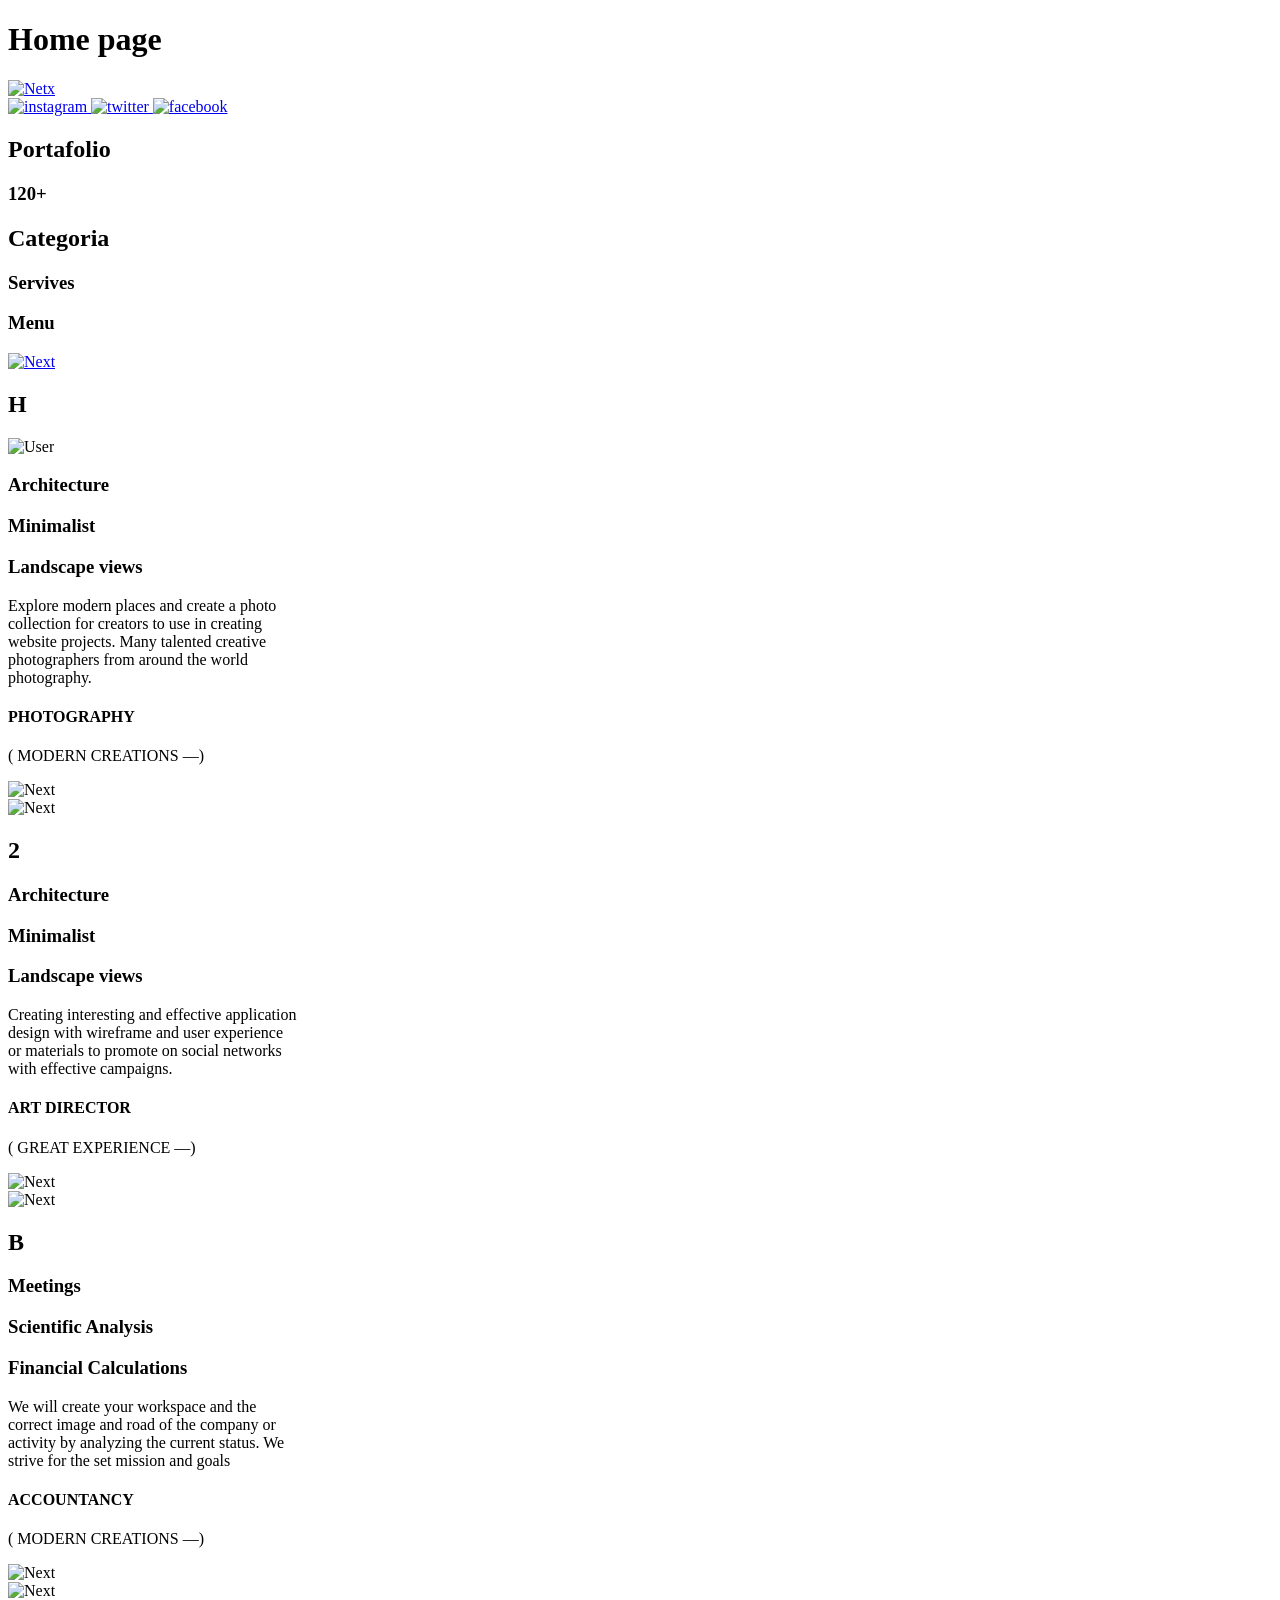
==== index.html @ 5459eda4 "Feat favicon" ====
<!DOCTYPE html>
<html lang="en">
<head>
	<meta charset="UTF-8">
	<meta name="viewport" content="width=device-width, initial-scale=1.0">
	<link rel="stylesheet" href="CSS/normalize.css">
	<link rel="stylesheet" href="CSS/styles.css">
	<link rel="stylesheet" href="CSS/fonts.css">
	<link rel="icon" type="image/x-icon" href="H2B.png">
	<script src="https://cdnjs.cloudflare.com/ajax/libs/jquery/3.0.0-beta1/jquery.slim.min.js"></script>
	<script src="JS/script.js"></script>
	<title>H2B</title>
</head>
<body>
	<header>
		<div>
			<div>
				<div>
					<h1>Home page</h1>
				</div>
				<a href="https://index.com" target="blank">
					<img src="IMG/next.svg" alt="Netx">
				</a>
			</div>
		</div>
		<div>
			<div>
				<div>
					<a href="https://instagram.com" target="blank">
						<img src="IMG/instagram.svg" alt="instagram">
					</a>
					<a href="https://twitter.com" target="blank">
						<img src="IMG/twitter.svg" alt="twitter">
					</a>
					<a href="https://facebook.com" target="blank">
						<img src="IMG/facebook.svg" alt="facebook">
					</a>
				</div>
				<div>
					<div>
						<div>
							<div>
								<h2>Portafolio</h2>
							</div>
							<div>
								<h3>120+</h3>
							</div>
						</div>
						<div>
							<div>
								<h2>Categoria</h2>
							</div>
							<div>
								<h3>Servives</h3>
							</div>
						</div>
					</div>
				</div>
				<div class="containHide">
					<div>
						<h3>Menu</h3>
					</div>
					<a href="https://fullstack.com" target="blank">
						<img src="IMG/next-white.svg" alt="Next">
					</a>
				</div>
			</div>
		</div>
	</header>
	<main>
		<section>
			<div>
				<div>
					<div>
						<h2>H</h2>
					</div>
					<div>
						<img src="IMG/user.jpg" alt="User">
					</div>
				</div>
				<div>
					<div>
						<h3>Architecture</h3>
						<h3>Minimalist</h3>
						<h3>Landscape views</h3>
					</div>
					<div class="hideSection">
						<p>Explore modern places and create a photo <br>collection for creators to use in creating <br>website projects. Many <span>talented creative <br> photographers</span> from around the world <br>photography.</p>
					</div>
					<div>
						<h4>PHOTOGRAPHY</h4>
					</div>
				</div>
				<div>
					<div>
						<p>( MODERN CREATIONS —)</p>
					</div>
					<div>
						<div>
							<img src="IMG/next-white.svg" alt="Next">
						</div>
						<div>
							<img src="IMG/next.svg" alt="Next">
						</div>
					</div>
				</div>
			</div>
		</section>
		<article>
			<div>
				<div>
					<div>
						<h2>2</h2>
					</div>
				</div>
				<div>
					<div>
						<h3>Architecture</h3>
						<h3>Minimalist</h3>
						<h3>Landscape views</h3>
					</div>
					<div class="hideArticle">
						<p>Creating interesting and effective <span>application <br> design </span>with wireframe and user experience <br>or materials to promote on social networks <br>with effective campaigns.</p>
					</div>
					<div>
						<h4>ART DIRECTOR</h4>
					</div>
				</div>
				<div>
					<div>
						<p>( GREAT EXPERIENCE —)</p>
					</div>
					<div>
						<div>
							<img src="IMG/next-white.svg" alt="Next">
						</div>
						<div>
							<img src="IMG/next.svg" alt="Next">
						</div>
					</div>
				</div>
			</div>
		</article>
		<footer>
			<div>
				<div>
					<div>
						<h2>B</h2>
					</div>
				</div>
				<div>
					<div>
						<h3>Meetings</h3>
						<h3>Scientific Analysis</h3>
						<h3>Financial Calculations</h3>
					</div>
					<div class="hideFooter">
						<p>We will create <span>your workspace</span> and the <br>correct image and road of the company or <br>activity by analyzing the current status. We <br>strive for the set mission and goals</p>
					</div>
					<div>
						<h4>ACCOUNTANCY</h4>
					</div>
				</div>
				<div>
					<div>
						<p>( MODERN CREATIONS —)</p>
					</div>
					<div>
						<div>
							<img src="IMG/next.svg" alt="Next">
						</div>
						<div>
							<img src="IMG/next-white.svg" alt="Next">
						</div>
					</div>
				</div>
			</div>
		</footer>
	</main>													
</body>
</html>
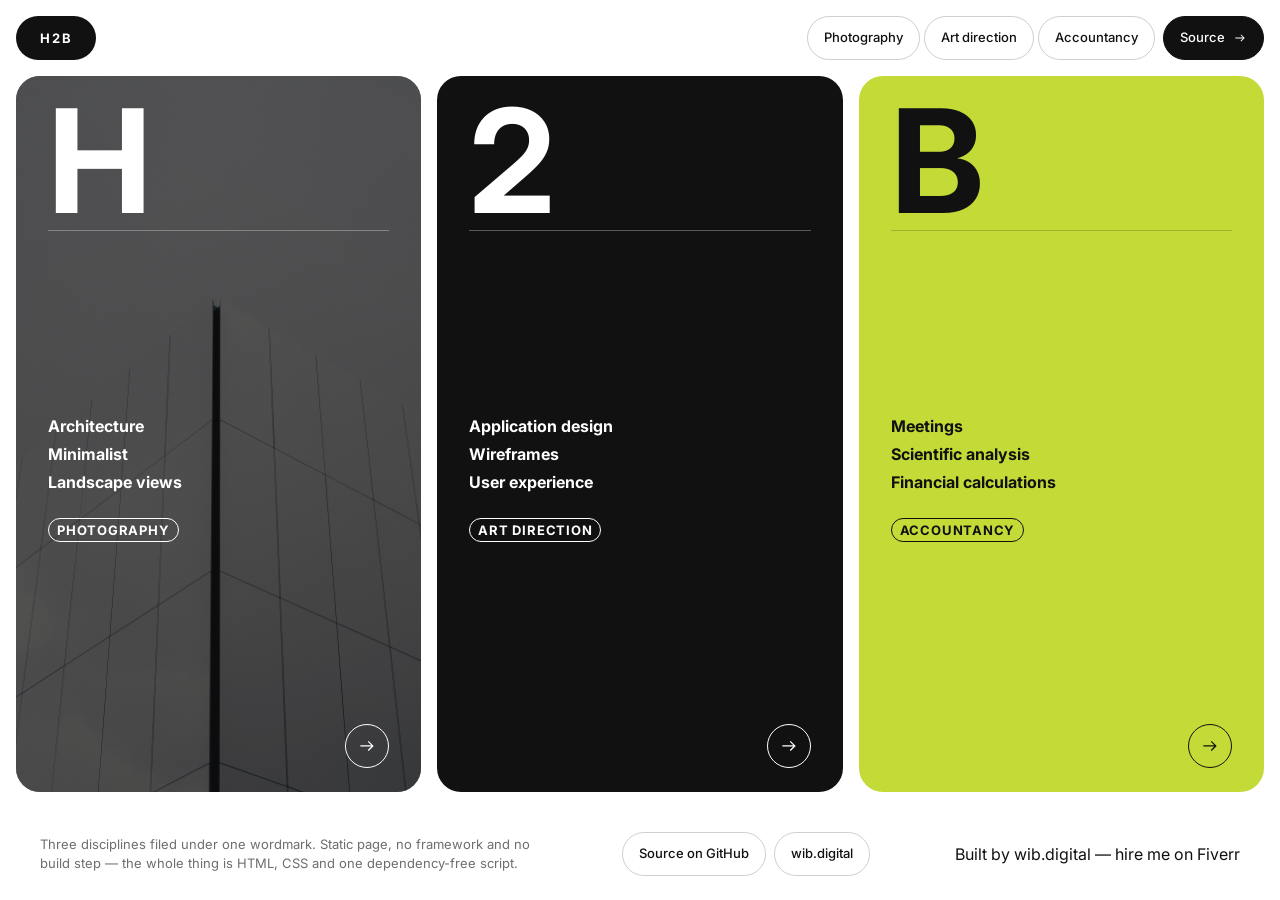
==== commit d8f757a6: "Publish rebuilt site with hire-me block, footer credit and Person JSON-LD Co-Authored-By: Claude Opu" ====
--- a/index.html
+++ b/index.html
@@ -1,181 +1,208 @@
 <!DOCTYPE html>
 <html lang="en">
 <head>
-	<meta charset="UTF-8">
-	<meta name="viewport" content="width=device-width, initial-scale=1.0">
-	<link rel="stylesheet" href="CSS/normalize.css">
-	<link rel="stylesheet" href="CSS/styles.css">
-	<link rel="stylesheet" href="CSS/fonts.css">
-	<link rel="icon" type="image/x-icon" href="H2B.png">
-	<script src="https://cdnjs.cloudflare.com/ajax/libs/jquery/3.0.0-beta1/jquery.slim.min.js"></script>
-	<script src="JS/script.js"></script>
-	<title>H2B</title>
+  <meta charset="utf-8">
+  <meta name="viewport" content="width=device-width, initial-scale=1">
+  <!-- Built by Pablo Nieto Pérez — wib.digital
+       Need changes or a new build? https://www.fiverr.com/pablonietop -->
+  <meta name="author" content="Pablo Nieto Pérez — wib.digital">
+  <link rel="author" href="https://www.fiverr.com/pablonietop">
+
+  <title>H2B — Photography, art direction and accountancy in one page</title>
+  <meta name="description" content="A single-page concept layout: three panels — photography, art direction and accountancy — that expand as you move across them. No frameworks, no build step.">
+  <link rel="canonical" href="https://h2b.wib.digital/">
+
+  <meta property="og:type" content="website">
+  <meta property="og:url" content="https://h2b.wib.digital/">
+  <meta property="og:title" content="H2B — Photography, art direction and accountancy in one page">
+  <meta property="og:description" content="A single-page concept layout: three panels — photography, art direction and accountancy — that expand as you move across them. No frameworks, no build step.">
+  <meta property="og:image" content="https://h2b.wib.digital/assets/img/logo/h2b-logo.png">
+  <meta property="og:image:width" content="512">
+  <meta property="og:image:height" content="512">
+  <meta property="og:image:alt" content="H2B badge: a navy ring around three figures over a globe outline.">
+
+  <link rel="icon" type="image/png" sizes="32x32" href="assets/img/logo/favicon-32.png">
+  <link rel="apple-touch-icon" href="assets/img/logo/apple-touch-icon.png">
+
+  <link rel="preconnect" href="https://fonts.googleapis.com">
+  <link rel="preconnect" href="https://fonts.gstatic.com" crossorigin>
+  <link rel="stylesheet" href="https://fonts.googleapis.com/css2?family=Inter:wght@400;500;700&amp;display=swap">
+
+  <link rel="stylesheet" href="assets/css/base.css">
+  <link rel="stylesheet" href="assets/css/layout.css">
+  <link rel="stylesheet" href="assets/css/components.css">
+
+  <script src="assets/js/main.js" defer></script>
+  <script type="application/ld+json">
+  {
+    "@context": "https://schema.org",
+    "@type": "Person",
+    "name": "Pablo Nieto Pérez",
+    "url": "https://wib.digital",
+    "jobTitle": "Web Designer and Developer",
+    "sameAs": [
+      "https://www.fiverr.com/pablonietop",
+      "https://www.linkedin.com/in/pablo-nieto-perez-39a530292"
+    ]
+  }
+  </script>
 </head>
 <body>
-	<header>
-		<div>
-			<div>
-				<div>
-					<h1>Home page</h1>
-				</div>
-				<a href="https://index.com" target="blank">
-					<img src="IMG/next.svg" alt="Netx">
-				</a>
-			</div>
-		</div>
-		<div>
-			<div>
-				<div>
-					<a href="https://instagram.com" target="blank">
-						<img src="IMG/instagram.svg" alt="instagram">
-					</a>
-					<a href="https://twitter.com" target="blank">
-						<img src="IMG/twitter.svg" alt="twitter">
-					</a>
-					<a href="https://facebook.com" target="blank">
-						<img src="IMG/facebook.svg" alt="facebook">
-					</a>
-				</div>
-				<div>
-					<div>
-						<div>
-							<div>
-								<h2>Portafolio</h2>
-							</div>
-							<div>
-								<h3>120+</h3>
-							</div>
-						</div>
-						<div>
-							<div>
-								<h2>Categoria</h2>
-							</div>
-							<div>
-								<h3>Servives</h3>
-							</div>
-						</div>
-					</div>
-				</div>
-				<div class="containHide">
-					<div>
-						<h3>Menu</h3>
-					</div>
-					<a href="https://fullstack.com" target="blank">
-						<img src="IMG/next-white.svg" alt="Next">
-					</a>
-				</div>
-			</div>
-		</div>
-	</header>
-	<main>
-		<section>
-			<div>
-				<div>
-					<div>
-						<h2>H</h2>
-					</div>
-					<div>
-						<img src="IMG/user.jpg" alt="User">
-					</div>
-				</div>
-				<div>
-					<div>
-						<h3>Architecture</h3>
-						<h3>Minimalist</h3>
-						<h3>Landscape views</h3>
-					</div>
-					<div class="hideSection">
-						<p>Explore modern places and create a photo <br>collection for creators to use in creating <br>website projects. Many <span>talented creative <br> photographers</span> from around the world <br>photography.</p>
-					</div>
-					<div>
-						<h4>PHOTOGRAPHY</h4>
-					</div>
-				</div>
-				<div>
-					<div>
-						<p>( MODERN CREATIONS —)</p>
-					</div>
-					<div>
-						<div>
-							<img src="IMG/next-white.svg" alt="Next">
-						</div>
-						<div>
-							<img src="IMG/next.svg" alt="Next">
-						</div>
-					</div>
-				</div>
-			</div>
-		</section>
-		<article>
-			<div>
-				<div>
-					<div>
-						<h2>2</h2>
-					</div>
-				</div>
-				<div>
-					<div>
-						<h3>Architecture</h3>
-						<h3>Minimalist</h3>
-						<h3>Landscape views</h3>
-					</div>
-					<div class="hideArticle">
-						<p>Creating interesting and effective <span>application <br> design </span>with wireframe and user experience <br>or materials to promote on social networks <br>with effective campaigns.</p>
-					</div>
-					<div>
-						<h4>ART DIRECTOR</h4>
-					</div>
-				</div>
-				<div>
-					<div>
-						<p>( GREAT EXPERIENCE —)</p>
-					</div>
-					<div>
-						<div>
-							<img src="IMG/next-white.svg" alt="Next">
-						</div>
-						<div>
-							<img src="IMG/next.svg" alt="Next">
-						</div>
-					</div>
-				</div>
-			</div>
-		</article>
-		<footer>
-			<div>
-				<div>
-					<div>
-						<h2>B</h2>
-					</div>
-				</div>
-				<div>
-					<div>
-						<h3>Meetings</h3>
-						<h3>Scientific Analysis</h3>
-						<h3>Financial Calculations</h3>
-					</div>
-					<div class="hideFooter">
-						<p>We will create <span>your workspace</span> and the <br>correct image and road of the company or <br>activity by analyzing the current status. We <br>strive for the set mission and goals</p>
-					</div>
-					<div>
-						<h4>ACCOUNTANCY</h4>
-					</div>
-				</div>
-				<div>
-					<div>
-						<p>( MODERN CREATIONS —)</p>
-					</div>
-					<div>
-						<div>
-							<img src="IMG/next.svg" alt="Next">
-						</div>
-						<div>
-							<img src="IMG/next-white.svg" alt="Next">
-						</div>
-					</div>
-				</div>
-			</div>
-		</footer>
-	</main>													
+  <a class="skip-link" href="#panels">Skip to the panels</a>
+
+  <header class="site-header">
+    <h1 class="wordmark">
+      H2B<span class="sr-only"> — photography, art direction and accountancy</span>
+    </h1>
+
+    <nav class="site-nav" aria-label="Disciplines">
+      <ul class="site-nav__list">
+        <li><a class="pill" href="#photography">Photography</a></li>
+        <li><a class="pill" href="#art-direction">Art direction</a></li>
+        <li><a class="pill" href="#accountancy">Accountancy</a></li>
+      </ul>
+      <a class="pill pill--solid" href="https://github.com/pabloWIB/H2B-Portfolio" target="_blank" rel="noopener">
+        Source
+        <svg class="icon" viewBox="0 -960 960 960" width="14" height="14" aria-hidden="true" focusable="false">
+          <path fill="currentColor" d="m561-242-43-42 168-168H160v-60h526L517-681l43-42 241 241-240 240Z"></path>
+        </svg>
+      </a>
+    </nav>
+
+    <button class="menu-toggle pill" type="button" aria-expanded="false" aria-controls="mobile-menu">
+      <span>Menu</span>
+      <span class="menu-toggle__icon" aria-hidden="true"></span>
+    </button>
+  </header>
+
+  <div class="mobile-menu" id="mobile-menu" role="dialog" aria-modal="true" aria-label="Menu" hidden>
+    <nav class="mobile-menu__nav" aria-label="Disciplines and links">
+      <ul class="mobile-menu__list">
+        <li><a href="#photography">Photography</a></li>
+        <li><a href="#art-direction">Art direction</a></li>
+        <li><a href="#accountancy">Accountancy</a></li>
+      </ul>
+      <ul class="mobile-menu__list mobile-menu__list--secondary">
+        <li><a href="https://github.com/pabloWIB/H2B-Portfolio" target="_blank" rel="noopener">Source on GitHub</a></li>
+        <li><a href="https://wib.digital" target="_blank" rel="noopener">wib.digital</a></li>
+      </ul>
+    </nav>
+  </div>
+
+  <main>
+    <section class="panels" id="panels" aria-label="Disciplines">
+
+      <article class="panel panel--photography" id="photography" aria-labelledby="photography-title">
+        <img class="panel__media"
+             src="assets/img/content/architecture-glass-facade.jpg"
+             alt="The corner of a glass office tower rising into a flat grey sky."
+             width="485" height="722" fetchpriority="high">
+        <div class="panel__inner">
+          <p class="panel__letter" aria-hidden="true">H</p>
+          <div class="panel__body">
+            <ul class="panel__topics">
+              <li>Architecture</li>
+              <li>Minimalist</li>
+              <li>Landscape views</li>
+            </ul>
+            <p class="panel__text" id="photography-text">
+              Explore modern places and build a photo collection for creators to use in
+              website projects, shot by <span>talented photographers</span> from around
+              the world.
+            </p>
+            <h2 class="panel__title" id="photography-title">Photography</h2>
+          </div>
+          <div class="panel__foot">
+            <p class="panel__caption" aria-hidden="true">( Modern creations — )</p>
+            <button class="panel__toggle" type="button"
+                    aria-expanded="false" aria-controls="photography-text">
+              <svg class="icon" viewBox="0 -960 960 960" width="20" height="20" aria-hidden="true" focusable="false">
+                <path fill="currentColor" d="m561-242-43-42 168-168H160v-60h526L517-681l43-42 241 241-240 240Z"></path>
+              </svg>
+              <span class="sr-only">Read about photography</span>
+            </button>
+          </div>
+        </div>
+      </article>
+
+      <article class="panel panel--art-direction" id="art-direction" aria-labelledby="art-direction-title">
+        <div class="panel__inner">
+          <p class="panel__letter" aria-hidden="true">2</p>
+          <div class="panel__body">
+            <ul class="panel__topics">
+              <li>Application design</li>
+              <li>Wireframes</li>
+              <li>User experience</li>
+            </ul>
+            <p class="panel__text" id="art-direction-text">
+              Effective <span>application design</span> built on wireframes and user
+              experience work, together with the material that carries a campaign across
+              social networks.
+            </p>
+            <h2 class="panel__title" id="art-direction-title">Art direction</h2>
+          </div>
+          <div class="panel__foot">
+            <p class="panel__caption" aria-hidden="true">( Great experience — )</p>
+            <button class="panel__toggle" type="button"
+                    aria-expanded="false" aria-controls="art-direction-text">
+              <svg class="icon" viewBox="0 -960 960 960" width="20" height="20" aria-hidden="true" focusable="false">
+                <path fill="currentColor" d="m561-242-43-42 168-168H160v-60h526L517-681l43-42 241 241-240 240Z"></path>
+              </svg>
+              <span class="sr-only">Read about art direction</span>
+            </button>
+          </div>
+        </div>
+      </article>
+
+      <article class="panel panel--accountancy" id="accountancy" aria-labelledby="accountancy-title">
+        <div class="panel__inner">
+          <p class="panel__letter" aria-hidden="true">B</p>
+          <div class="panel__body">
+            <ul class="panel__topics">
+              <li>Meetings</li>
+              <li>Scientific analysis</li>
+              <li>Financial calculations</li>
+            </ul>
+            <p class="panel__text" id="accountancy-text">
+              We shape <span>your workspace</span> and set the direction of the company by
+              reading where it stands today, then working towards the mission and the goals
+              you set.
+            </p>
+            <h2 class="panel__title" id="accountancy-title">Accountancy</h2>
+          </div>
+          <div class="panel__foot">
+            <p class="panel__caption" aria-hidden="true">( Clear numbers — )</p>
+            <button class="panel__toggle" type="button"
+                    aria-expanded="false" aria-controls="accountancy-text">
+              <svg class="icon" viewBox="0 -960 960 960" width="20" height="20" aria-hidden="true" focusable="false">
+                <path fill="currentColor" d="m561-242-43-42 168-168H160v-60h526L517-681l43-42 241 241-240 240Z"></path>
+              </svg>
+              <span class="sr-only">Read about accountancy</span>
+            </button>
+          </div>
+        </div>
+      </article>
+
+    </section>
+  </main>
+
+  <footer class="site-footer">
+    <p class="site-footer__note">
+      Three disciplines filed under one wordmark. Static page, no framework and no build
+      step — the whole thing is HTML, CSS and one dependency-free script.
+    </p>
+    <ul class="site-footer__links">
+      <li>
+        <a class="pill" href="https://github.com/pabloWIB/H2B-Portfolio" target="_blank" rel="noopener">Source on GitHub</a>
+      </li>
+      <li>
+        <a class="pill" href="https://wib.digital" target="_blank" rel="noopener">wib.digital</a>
+      </li>
+    </ul>
+    <p class="site-credit">
+      Built by <a href="https://wib.digital" rel="noopener">wib.digital</a> —
+      <a href="https://www.fiverr.com/pablonietop" rel="noopener">hire me on Fiverr</a>
+    </p>
+  </footer>
 </body>
-</html>+</html>
--- a/assets/css/base.css
+++ b/assets/css/base.css
@@ -0,0 +1,180 @@
+/* base.css — design tokens, reset, typography, utilities */
+
+/* ── Variables ───────────────────────────────────────────── */
+
+:root {
+  /* Palette, derived from the colours the site already used:
+     black panel, lime panel (#C3DA37) and a grey pill (#919191,
+     darkened here to #6E6E6E so white text on it clears 4.5:1). */
+  --color-ink: #111111;
+  --color-surface: #ffffff;
+  --color-lime: #c3da37;
+  --color-muted: #6e6e6e;
+  --color-line: rgba(17, 17, 17, 0.2);
+  --color-line-inverse: rgba(255, 255, 255, 0.3);
+
+  /* Focus ring colour. Redeclared on dark panels so the ring never
+     ends up white on white. */
+  --color-focus: var(--color-ink);
+
+  /* Spacing scale: 4 / 8 / 16 / 24 / 32 / 48 / 64 / 96 */
+  --space-1: 0.25rem;
+  --space-2: 0.5rem;
+  --space-3: 1rem;
+  --space-4: 1.5rem;
+  --space-5: 2rem;
+  --space-6: 3rem;
+  --space-7: 4rem;
+  --space-8: 6rem;
+
+  /* Type scale */
+  --text-xs: 0.75rem;
+  --text-sm: 0.8125rem;
+  --text-base: 1rem;
+  --text-md: 1.0625rem;
+  --text-lg: 1.25rem;
+  --text-display: clamp(5.5rem, 17vw, 9rem);
+
+  --font-sans: "Inter", system-ui, -apple-system, "Segoe UI", sans-serif;
+  --leading-tight: 1.1;
+  --leading-normal: 1.5;
+
+  --radius-panel: 24px;
+  --radius-pill: 999px;
+
+  --border-width: 1px;
+  --tap-target: 44px;
+  --container-max: 1800px;
+
+  --transition-fast: 160ms ease;
+  --transition-panel: 240ms ease;
+}
+
+/* ── Reset ───────────────────────────────────────────────── */
+
+*,
+*::before,
+*::after {
+  box-sizing: border-box;
+}
+
+html {
+  -webkit-text-size-adjust: 100%;
+}
+
+body,
+h1,
+h2,
+h3,
+p,
+ul,
+figure {
+  margin: 0;
+}
+
+ul {
+  padding: 0;
+  list-style: none;
+}
+
+img,
+svg {
+  display: block;
+  max-width: 100%;
+}
+
+button {
+  margin: 0;
+  padding: 0;
+  border: 0;
+  background: none;
+  font: inherit;
+  color: inherit;
+  cursor: pointer;
+}
+
+a {
+  color: inherit;
+}
+
+/* ── Base ────────────────────────────────────────────────── */
+
+body {
+  min-height: 100vh;
+  min-height: 100svh;
+  display: flex;
+  flex-direction: column;
+  padding: var(--space-2);
+  gap: var(--space-2);
+  background: var(--color-surface);
+  color: var(--color-ink);
+  font-family: var(--font-sans);
+  font-size: var(--text-base);
+  line-height: var(--leading-normal);
+}
+
+h1,
+h2,
+h3 {
+  font-size: inherit;
+  font-weight: 700;
+  line-height: var(--leading-tight);
+}
+
+a {
+  text-decoration: none;
+}
+
+:focus-visible {
+  outline: 2px solid var(--color-focus);
+  outline-offset: 3px;
+}
+
+/* ── Utilities ───────────────────────────────────────────── */
+
+.sr-only {
+  position: absolute;
+  width: 1px;
+  height: 1px;
+  margin: -1px;
+  padding: 0;
+  border: 0;
+  overflow: hidden;
+  clip-path: inset(50%);
+  white-space: nowrap;
+}
+
+.skip-link {
+  position: absolute;
+  top: var(--space-2);
+  left: var(--space-2);
+  z-index: 30;
+  padding: var(--space-2) var(--space-3);
+  border-radius: var(--radius-pill);
+  background: var(--color-ink);
+  color: var(--color-surface);
+  font-size: var(--text-sm);
+  font-weight: 500;
+  transform: translateY(-200%);
+  transition: transform var(--transition-fast);
+}
+
+.skip-link:focus-visible {
+  transform: translateY(0);
+}
+
+.icon {
+  flex: none;
+}
+
+/* ── Media queries ───────────────────────────────────────── */
+
+@media (prefers-reduced-motion: reduce) {
+  *,
+  *::before,
+  *::after {
+    transition-duration: 1ms !important;
+    animation-duration: 1ms !important;
+    animation-iteration-count: 1 !important;
+  }
+}
--- a/assets/css/layout.css
+++ b/assets/css/layout.css
@@ -0,0 +1,150 @@
+/* layout.css — page shell, header, panel grid, footer */
+
+/* ── Layout ──────────────────────────────────────────────── */
+
+body > * {
+  width: 100%;
+  max-width: var(--container-max);
+  margin-inline: auto;
+}
+
+/* Header */
+
+.site-header {
+  display: flex;
+  align-items: center;
+  justify-content: space-between;
+  gap: var(--space-2);
+}
+
+.site-nav {
+  display: none;
+  align-items: center;
+  gap: var(--space-2);
+}
+
+.site-nav__list {
+  display: flex;
+  align-items: center;
+  gap: var(--space-1);
+}
+
+/* Main and panels */
+
+main {
+  display: flex;
+  flex: 1;
+  flex-direction: column;
+  min-height: 0;
+}
+
+.panels {
+  display: flex;
+  flex: 1;
+  flex-direction: column;
+  gap: var(--space-2);
+}
+
+.panel {
+  position: relative;
+  display: flex;
+  flex: 1 1 auto;
+  min-height: 26rem;
+  padding: var(--space-4) 0;
+  border-radius: var(--radius-panel);
+  overflow: hidden;
+}
+
+.panel__inner {
+  display: flex;
+  flex: 1;
+  flex-direction: column;
+  justify-content: space-between;
+  gap: var(--space-5);
+  min-width: 0;
+  padding-inline: var(--space-4);
+}
+
+.panel__body {
+  display: flex;
+  flex-direction: column;
+  align-items: flex-start;
+  gap: var(--space-4);
+}
+
+.panel__foot {
+  display: flex;
+  align-items: center;
+  justify-content: space-between;
+  gap: var(--space-3);
+}
+
+/* Footer */
+
+.site-footer {
+  display: flex;
+  flex-wrap: wrap;
+  align-items: center;
+  justify-content: space-between;
+  gap: var(--space-3);
+  padding: var(--space-4) var(--space-4) var(--space-2);
+}
+
+.site-footer__links {
+  display: flex;
+  flex-wrap: wrap;
+  gap: var(--space-2);
+}
+
+/* ── Media queries ───────────────────────────────────────── */
+
+@media (min-width: 768px) {
+  body {
+    padding: var(--space-3);
+    gap: var(--space-3);
+  }
+
+  .site-nav {
+    display: flex;
+  }
+
+  .panels {
+    gap: var(--space-3);
+  }
+
+  .panel__inner {
+    padding-inline: var(--space-5);
+  }
+}
+
+@media (min-width: 1024px) {
+  .panels {
+    flex-direction: row;
+  }
+
+  .panel {
+    flex: 1 1 0;
+    min-width: 0;
+    min-height: 30rem;
+    transition: flex-grow var(--transition-panel);
+  }
+
+  .panel.is-open {
+    flex-grow: 1.7;
+  }
+}
+
+@media (min-width: 1440px) {
+  body {
+    padding: var(--space-4);
+    gap: var(--space-4);
+  }
+
+  .panels {
+    gap: var(--space-4);
+  }
+
+  .panel__inner {
+    padding-inline: var(--space-6);
+  }
+}
--- a/assets/css/components.css
+++ b/assets/css/components.css
@@ -0,0 +1,363 @@
+/* components.css — wordmark, pills, menu, panels, footer */
+
+/* ── Wordmark ────────────────────────────────────────────── */
+
+.wordmark {
+  display: flex;
+  align-items: center;
+  min-height: var(--tap-target);
+  padding-inline: var(--space-4);
+  border-radius: var(--radius-pill);
+  background: var(--color-ink);
+  color: var(--color-surface);
+  font-size: var(--text-sm);
+  letter-spacing: 0.14em;
+  transition: background-color var(--transition-fast), color var(--transition-fast);
+}
+
+a.wordmark:hover {
+  background: var(--color-lime);
+  color: var(--color-ink);
+}
+
+/* ── Pills ───────────────────────────────────────────────── */
+
+.pill {
+  display: inline-flex;
+  align-items: center;
+  justify-content: center;
+  gap: var(--space-2);
+  min-height: var(--tap-target);
+  padding-inline: var(--space-3);
+  border: var(--border-width) solid var(--color-line);
+  border-radius: var(--radius-pill);
+  font-size: var(--text-sm);
+  font-weight: 500;
+  white-space: nowrap;
+  transition: background-color var(--transition-fast),
+              color var(--transition-fast),
+              border-color var(--transition-fast);
+}
+
+.pill:hover {
+  border-color: var(--color-ink);
+  background: var(--color-ink);
+  color: var(--color-surface);
+}
+
+.pill:active {
+  background: var(--color-muted);
+  border-color: var(--color-muted);
+}
+
+.pill--solid {
+  border-color: var(--color-ink);
+  background: var(--color-ink);
+  color: var(--color-surface);
+}
+
+.pill--solid:hover {
+  border-color: var(--color-lime);
+  background: var(--color-lime);
+  color: var(--color-ink);
+}
+
+/* ── Menu toggle and mobile menu ─────────────────────────── */
+
+.menu-toggle {
+  gap: var(--space-3);
+  padding-inline: var(--space-3) var(--space-1);
+}
+
+.menu-toggle__icon {
+  position: relative;
+  width: 2.25rem;
+  height: 2.25rem;
+  border-radius: var(--radius-pill);
+  background: var(--color-muted);
+  transition: background-color var(--transition-fast);
+}
+
+.menu-toggle__icon::before,
+.menu-toggle__icon::after {
+  content: "";
+  position: absolute;
+  left: 50%;
+  width: 1rem;
+  height: 2px;
+  border-radius: 2px;
+  background: var(--color-surface);
+  transform: translate(-50%, -50%);
+  transition: top var(--transition-fast), transform var(--transition-fast);
+}
+
+.menu-toggle__icon::before {
+  top: calc(50% - 4px);
+}
+
+.menu-toggle__icon::after {
+  top: calc(50% + 4px);
+}
+
+.menu-toggle:hover .menu-toggle__icon {
+  background: var(--color-lime);
+}
+
+.menu-toggle:hover .menu-toggle__icon::before,
+.menu-toggle:hover .menu-toggle__icon::after {
+  background: var(--color-ink);
+}
+
+.menu-toggle[aria-expanded="true"] .menu-toggle__icon::before,
+.menu-toggle[aria-expanded="true"] .menu-toggle__icon::after {
+  top: 50%;
+}
+
+.menu-toggle[aria-expanded="true"] .menu-toggle__icon::before {
+  transform: translate(-50%, -50%) rotate(45deg);
+}
+
+.menu-toggle[aria-expanded="true"] .menu-toggle__icon::after {
+  transform: translate(-50%, -50%) rotate(-45deg);
+}
+
+.mobile-menu {
+  position: fixed;
+  inset: 0;
+  z-index: 20;
+  display: flex;
+  align-items: flex-end;
+  padding: var(--space-2);
+  background: rgba(17, 17, 17, 0.6);
+}
+
+.mobile-menu[hidden] {
+  display: none;
+}
+
+body.has-menu-open {
+  overflow: hidden;
+}
+
+.mobile-menu__nav {
+  width: 100%;
+  max-height: calc(100svh - var(--space-6));
+  padding: var(--space-4);
+  border-radius: var(--radius-panel);
+  background: var(--color-surface);
+  overflow-y: auto;
+}
+
+.mobile-menu__list a {
+  display: flex;
+  align-items: center;
+  min-height: var(--tap-target);
+  padding-inline: var(--space-2);
+  border-radius: var(--radius-pill);
+  font-size: var(--text-lg);
+  font-weight: 700;
+  transition: background-color var(--transition-fast), color var(--transition-fast);
+}
+
+.mobile-menu__list a:hover {
+  background: var(--color-ink);
+  color: var(--color-surface);
+}
+
+.mobile-menu__list--secondary {
+  margin-top: var(--space-3);
+  padding-top: var(--space-3);
+  border-top: var(--border-width) solid var(--color-line);
+}
+
+.mobile-menu__list--secondary a {
+  font-size: var(--text-base);
+  font-weight: 500;
+  color: var(--color-muted);
+}
+
+.mobile-menu__list--secondary a:hover {
+  color: var(--color-surface);
+}
+
+/* ── Panels ──────────────────────────────────────────────── */
+
+.panel__media {
+  position: absolute;
+  inset: 0;
+  z-index: -2;
+  width: 100%;
+  height: 100%;
+  object-fit: cover;
+}
+
+/* Scrim over the photograph: the sky behind the type is a mid grey,
+   so white text needs it to clear 4.5:1. */
+.panel--photography::after {
+  content: "";
+  position: absolute;
+  inset: 0;
+  z-index: -1;
+  background: linear-gradient(180deg, rgba(17, 17, 17, 0.45), rgba(17, 17, 17, 0.58));
+}
+
+.panel--photography,
+.panel--art-direction {
+  color: var(--color-surface);
+  /* Flip the focus ring too, so it never lands white on white. */
+  --color-focus: var(--color-surface);
+}
+
+.panel--photography {
+  background: var(--color-muted);
+  isolation: isolate;
+}
+
+.panel--art-direction {
+  background: var(--color-ink);
+}
+
+.panel--accountancy {
+  background: var(--color-lime);
+}
+
+.panel__letter {
+  padding-bottom: var(--space-2);
+  border-bottom: var(--border-width) solid var(--color-line-inverse);
+  font-size: var(--text-display);
+  font-weight: 700;
+  line-height: 0.85;
+}
+
+.panel--accountancy .panel__letter {
+  border-bottom-color: var(--color-line);
+}
+
+.panel__topics {
+  display: flex;
+  flex-direction: column;
+  gap: var(--space-1);
+  font-weight: 700;
+}
+
+.panel__text {
+  max-width: 62ch;
+  font-size: var(--text-md);
+}
+
+.panel__text span {
+  text-decoration: underline;
+  text-underline-offset: 3px;
+}
+
+.panel__title {
+  padding: var(--space-1) var(--space-2);
+  border: var(--border-width) solid currentColor;
+  border-radius: var(--radius-pill);
+  font-size: var(--text-sm);
+  letter-spacing: 0.06em;
+  text-transform: uppercase;
+}
+
+.panel__caption {
+  display: none;
+  font-size: var(--text-xs);
+  letter-spacing: 0.04em;
+}
+
+.panel__toggle {
+  display: none;
+  align-items: center;
+  justify-content: center;
+  min-width: var(--tap-target);
+  min-height: var(--tap-target);
+  margin-left: auto;
+  border: var(--border-width) solid currentColor;
+  border-radius: var(--radius-pill);
+  transition: background-color var(--transition-fast), color var(--transition-fast);
+}
+
+.panel__toggle .icon {
+  transition: transform var(--transition-fast);
+}
+
+.panel__toggle:hover .icon,
+.panel__toggle:focus-visible .icon {
+  transform: translateX(2px);
+}
+
+/* Pills sitting on a coloured panel follow the panel's own ink. */
+
+.panel .pill {
+  border-color: currentColor;
+}
+
+.panel .pill:hover {
+  border-color: var(--color-surface);
+  background: var(--color-surface);
+  color: var(--color-ink);
+}
+
+/* ── Footer ──────────────────────────────────────────────── */
+
+.site-footer__note {
+  max-width: 62ch;
+  font-size: var(--text-sm);
+  color: var(--color-muted);
+}
+
+/* ── Media queries ───────────────────────────────────────── */
+
+@media (min-width: 768px) {
+  /* The nav pills take over from here, so the sheet is dropped
+     from the tab order entirely. */
+  .menu-toggle {
+    display: none;
+  }
+}
+
+@media (min-width: 1024px) {
+  /* Wide screens get the collapsed / expanded interaction:
+     topics by default, the full text once a panel opens. */
+  .panel__text {
+    display: none;
+  }
+
+  /* 404: a lone panel with nothing to expand, so its text always shows. */
+  .panel__text--always {
+    display: block;
+  }
+
+  .panel__toggle {
+    display: flex;
+  }
+
+  .panel.is-open .panel__topics {
+    display: none;
+  }
+
+  .panel.is-open .panel__text,
+  .panel.is-open .panel__caption {
+    display: block;
+  }
+
+  .panel.is-open .panel__toggle {
+    background: var(--color-surface);
+    color: var(--color-ink);
+  }
+
+  .panel--accountancy.is-open .panel__toggle {
+    background: var(--color-ink);
+    color: var(--color-surface);
+  }
+
+  .panel__toggle:hover {
+    background: var(--color-surface);
+    color: var(--color-ink);
+  }
+
+  .panel--accountancy .panel__toggle:hover {
+    background: var(--color-ink);
+    color: var(--color-surface);
+  }
+}
